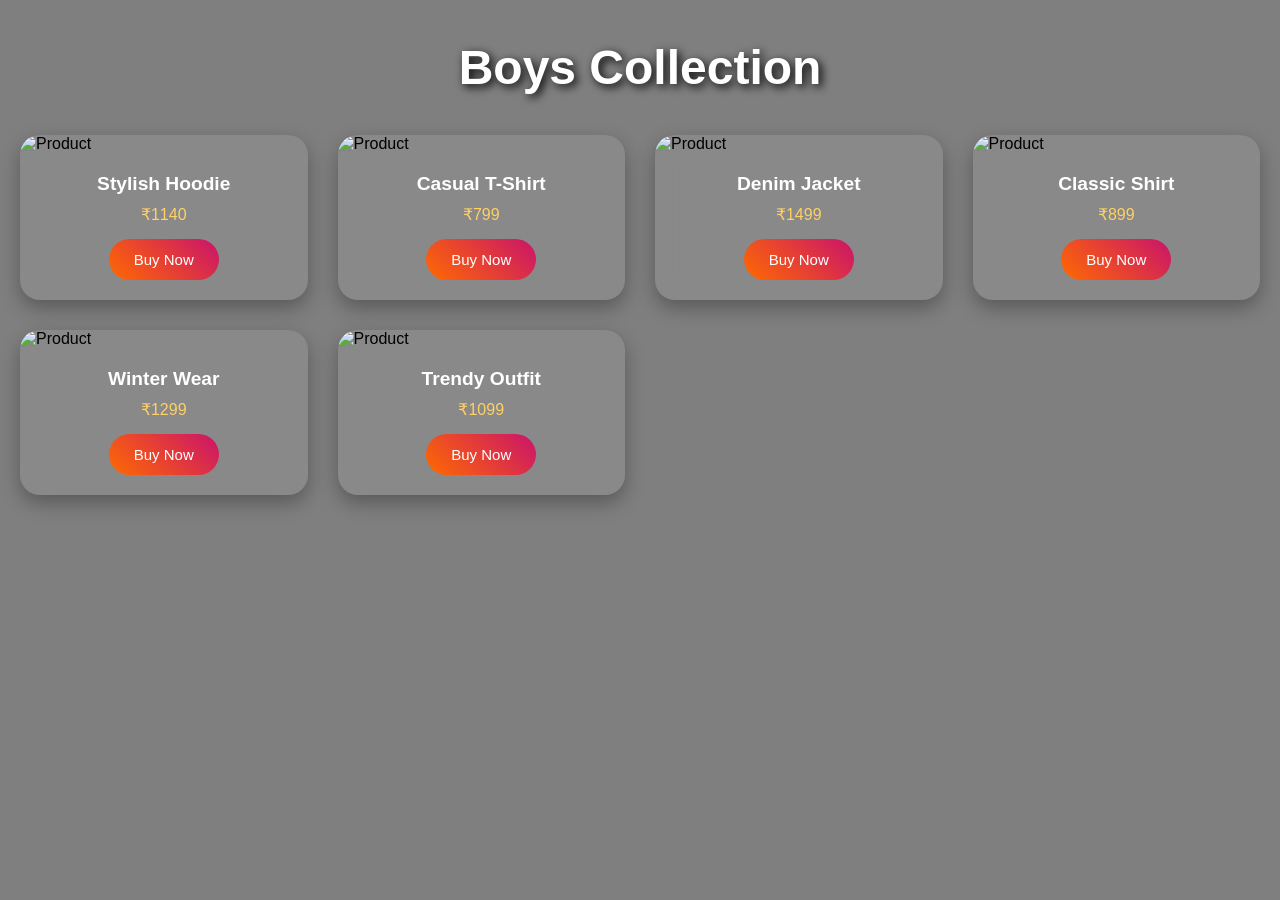
==== Boy.html @ b9516334 "Add files via upload" ====
<!DOCTYPE html>
<html lang="en">
<head>
    <meta charset="UTF-8">
    <meta name="viewport" content="width=device-width, initial-scale=1.0">
    <title>Boys Collection</title>

    <link rel="stylesheet" href="Boy.css">
</head>

<body>

    <section class="main">

        <h1>Boys Collection</h1>

        <div class="products">

            <!-- Card 1 -->
            <div class="card">
                <img src="pic/b1.webp" alt="Product">
                <div class="info">
                    <h3>Stylish Hoodie</h3>
                    <p>₹1140</p>
                  <button> <a href="form.html">Buy Now</a></button>
                </div>
            </div>

            <!-- Card 2 -->
            <div class="card">
                <img src="pic/b2.webp" alt="Product">
                <div class="info">
                    <h3>Casual T-Shirt</h3>
                    <p>₹799</p>
                <button><a href="form.html">Buy Now</a></button>
                </div>
            </div>

            <!-- Card 3 -->
            <div class="card">
                <img src="pic/b3.jpg" alt="Product">
                <div class="info">
                    <h3>Denim Jacket</h3>
                    <p>₹1499</p>
                <button><a href="form.html">Buy Now</a></button>
                </div>
            </div>

            <!-- Card 4 -->
            <div class="card">
                <img src="pic/b4.jpg" alt="Product">
                <div class="info">
                    <h3>Classic Shirt</h3>
                    <p>₹899</p>
                    <button><a href="form.html">Buy Now</a></button>
                </div>
            </div>

            <!-- Card 5 -->
            <div class="card">
                <img src="pic/b5.avif" alt="Product">
                <div class="info">
                    <h3>Winter Wear</h3>
                    <p>₹1299</p>
                    <button><a href="form.html">Buy Now</a></button>
                </div>
            </div>

            <!-- Card 6 -->
            <div class="card">
                <img src="pic/b6.webp" alt="Product">
                <div class="info">
                    <h3>Trendy Outfit</h3>
                    <p>₹1099</p>
                   <button><a href="form.html">Buy Now</a></button>
                </div>
            </div>

        </div>

    </section>

</body>
</html>
---- Boy.css ----
/* ===== RESET ===== */
*{
    margin: 0;
    padding: 0;
    box-sizing: border-box;
}

/* ===== BODY ===== */
body{
    font-family: Verdana, Geneva, Tahoma, sans-serif;
    min-height: 100vh;

    background:
    linear-gradient(rgba(0,0,0,0.5), rgba(0,0,0,0.5)),
    url("PIC/xianol.jpg");

    background-size: cover;
    background-position: center;
    background-attachment: fixed;

    padding: 40px 20px;
}

/* ===== MAIN ===== */
.main{
    width: 100%;
}

/* ===== HEADING ===== */
h1{
    text-align: center;
    color: white;
    font-size: 3rem;
    margin-bottom: 40px;
    text-shadow: 3px 3px 10px black;
}

/* ===== PRODUCT GRID ===== */
.products{
    display: grid;
    grid-template-columns: repeat(auto-fit, minmax(250px, 1fr));
    gap: 30px;
}

/* ===== CARD ===== */
.card{
    background: rgba(255,255,255,0.08);
    backdrop-filter: blur(12px);

    border-radius: 20px;
    overflow: hidden;

    box-shadow: 0px 8px 20px rgba(0,0,0,0.3);

    transition: 0.4s ease;
}

/* Hover */
.card:hover{
    transform: translateY(-10px);
    box-shadow: 0px 15px 30px rgba(0,0,0,0.4);
}

/* ===== IMAGE ===== */
.card img{
    width: 100%;
    height: 320px;
    object-fit: cover;
}

/* ===== PRODUCT INFO ===== */
.info{
    padding: 20px;
    text-align: center;
}

.info h3{
    color: white;
    font-size: 1.2rem;
    margin-bottom: 10px;
}

.info p{
    color: #ffd166;
    font-size: 1rem;
    margin-bottom: 15px;
}

/* ===== BUTTON ===== */
button{
    padding: 12px 25px;
    border: none;
    border-radius: 30px;

    background: linear-gradient(45deg, #ff6a00, #ca136b);

    color: white;
    font-size: 15px;
    cursor: pointer;

    transition: 0.3s ease;
}

button:hover{
    transform: scale(1.05);
    box-shadow: 0px 10px 20px rgba(0,0,0,0.3);
}

/* ===== TABLET ===== */
@media(max-width: 768px){

    h1{
        font-size: 2.2rem;
    }

    .card img{
        height: 260px;
    }
}

/* ===== MOBILE ===== */
@media(max-width: 480px){

    body{
        padding: 20px;
    }

    h1{
        font-size: 1.8rem;
    }

    .products{
        gap: 20px;
    }

    .card img{
        height: 220px;
    }

    button{
        width: 100%;
    }
}

button a{
    text-decoration: none;
    color: white;

}
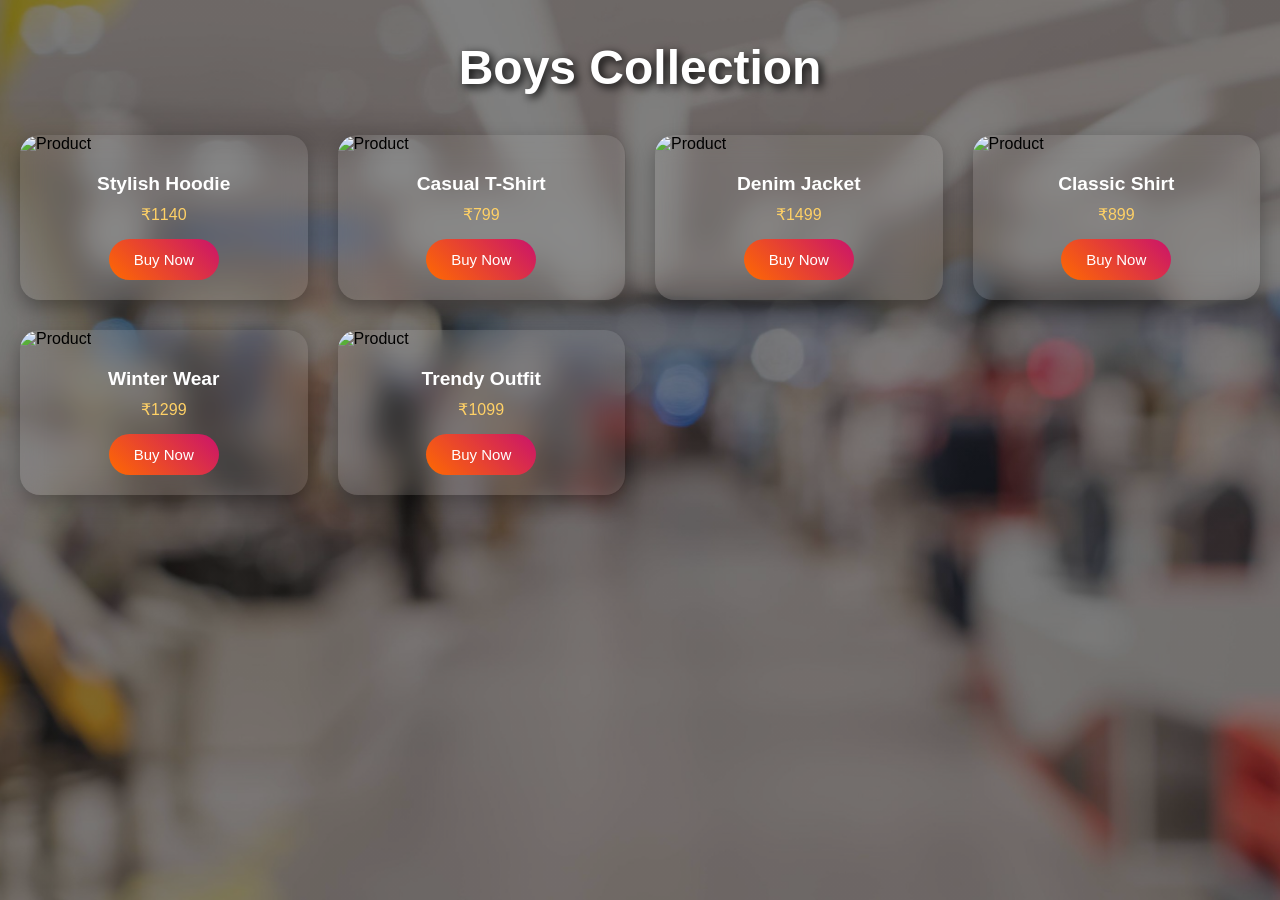
==== commit 54a14308: "Update Boy.html" ====
--- a/Boy.html
+++ b/Boy.html
@@ -81,4 +81,4 @@
     </section>
 
 </body>
-</html>+</html>
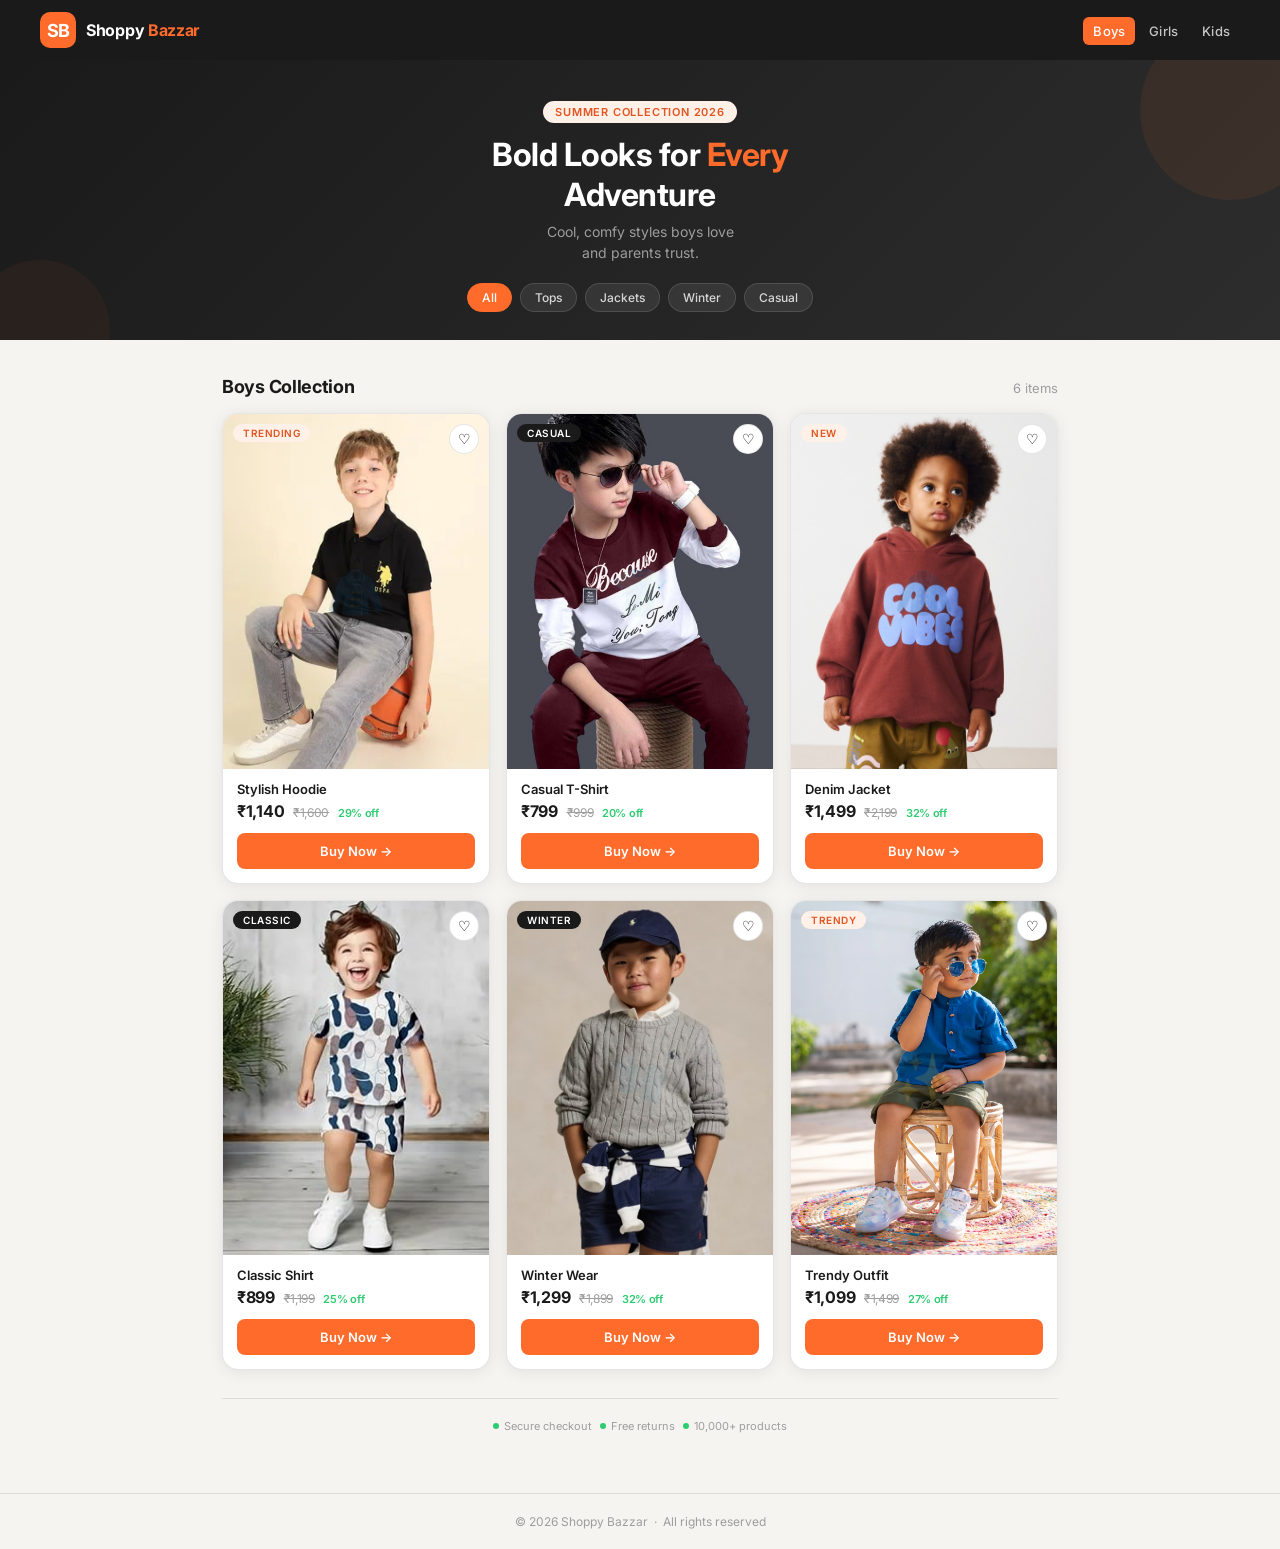
==== commit fdb2dfea: "Add files via upload" ====
--- a/Boy.html
+++ b/Boy.html
@@ -1,84 +1,567 @@
 <!DOCTYPE html>
 <html lang="en">
 <head>
-    <meta charset="UTF-8">
-    <meta name="viewport" content="width=device-width, initial-scale=1.0">
-    <title>Boys Collection</title>
-
-    <link rel="stylesheet" href="Boy.css">
+  <meta charset="UTF-8">
+  <meta name="viewport" content="width=device-width, initial-scale=1.0">
+  <title>Boys Collection – Shoppy Bazzar</title>
+  <link href="https://fonts.googleapis.com/css2?family=Inter:wght@400;500;600;700&display=swap" rel="stylesheet">
+  <style>
+    *, *::before, *::after {
+      margin: 0; padding: 0; box-sizing: border-box;
+    }
+
+    :root {
+      --brand: #FF6B2B;
+      --brand-dark: #E05520;
+      --brand-light: #FFF0E8;
+      --surface: #FFFFFF;
+      --bg: #F5F4F1;
+      --text-primary: #1A1A1A;
+      --text-secondary: #6B6B6B;
+      --text-hint: #9E9E9E;
+      --border: rgba(0,0,0,0.10);
+      --radius-sm: 8px;
+      --radius-md: 12px;
+      --radius-lg: 16px;
+      --shadow-card: 0 2px 16px rgba(0,0,0,0.08);
+    }
+
+    body {
+      font-family: 'Inter', Arial, sans-serif;
+      background: var(--bg);
+      min-height: 100vh;
+      color: var(--text-primary);
+    }
+
+    /* ── NAVBAR ── */
+    nav {
+      background: #1A1A1A;
+      padding: 0 20px;
+      height: 60px;
+      display: flex;
+      align-items: center;
+      justify-content: space-between;
+      position: sticky;
+      top: 0;
+      z-index: 100;
+    }
+
+    .brand {
+      display: flex;
+      align-items: center;
+      gap: 10px;
+      text-decoration: none;
+    }
+
+    .brand-icon {
+      width: 36px; height: 36px;
+      background: var(--brand);
+      border-radius: 10px;
+      display: flex; align-items: center; justify-content: center;
+      font-size: 18px; font-weight: 700;
+      color: white; letter-spacing: -1px; flex-shrink: 0;
+    }
+
+    .brand-name {
+      font-size: 16px; font-weight: 700;
+      color: white; letter-spacing: -0.3px;
+    }
+
+    .brand-name span { color: var(--brand); }
+
+    .nav-links { display: flex; gap: 4px; list-style: none; }
+
+    .nav-links a {
+      color: rgba(255,255,255,0.75);
+      text-decoration: none;
+      font-size: 13px; font-weight: 500;
+      padding: 6px 10px; border-radius: 6px;
+      transition: all 0.15s ease; letter-spacing: 0.2px;
+    }
+
+    .nav-links a:hover { color: white; background: rgba(255,255,255,0.10); }
+    .nav-links a.active { color: white; background: var(--brand); }
+
+    /* ── HERO ── */
+    .hero {
+      background: linear-gradient(135deg, #1A1A1A 0%, #2D2D2D 100%);
+      padding: 28px 20px 24px;
+      text-align: center;
+      overflow: hidden;
+      position: relative;
+    }
+
+    .hero::before {
+      content: '';
+      position: absolute;
+      top: -40px; right: -40px;
+      width: 180px; height: 180px;
+      background: var(--brand);
+      border-radius: 50%;
+      opacity: 0.08;
+    }
+
+    .hero::after {
+      content: '';
+      position: absolute;
+      bottom: -60px; left: -30px;
+      width: 140px; height: 140px;
+      background: var(--brand);
+      border-radius: 50%;
+      opacity: 0.05;
+    }
+
+    .hero-label {
+      display: inline-block;
+      background: var(--brand-light);
+      color: var(--brand-dark);
+      font-size: 11px; font-weight: 600;
+      letter-spacing: 0.8px; text-transform: uppercase;
+      padding: 4px 12px; border-radius: 20px;
+      margin-bottom: 12px;
+    }
+
+    .hero h1 {
+      font-size: 26px; font-weight: 700;
+      color: white; line-height: 1.25;
+      letter-spacing: -0.5px; margin-bottom: 6px;
+    }
+
+    .hero h1 span { color: var(--brand); }
+
+    .hero p {
+      font-size: 14px; color: rgba(255,255,255,0.55);
+      margin-bottom: 20px; line-height: 1.5;
+    }
+
+    /* ── FILTER CHIPS ── */
+    .filter-row {
+      display: flex;
+      gap: 8px;
+      justify-content: center;
+      flex-wrap: wrap;
+      position: relative;
+      z-index: 1;
+    }
+
+    .chip {
+      background: rgba(255,255,255,0.08);
+      border: 1px solid rgba(255,255,255,0.12);
+      color: rgba(255,255,255,0.8);
+      font-size: 12px; font-weight: 500;
+      padding: 6px 14px; border-radius: 20px;
+      cursor: pointer;
+      transition: all 0.15s;
+      font-family: 'Inter', Arial, sans-serif;
+    }
+
+    .chip:hover, .chip.active {
+      background: var(--brand);
+      border-color: var(--brand);
+      color: white;
+    }
+
+    /* ── MAIN ── */
+    main {
+      padding: 24px 16px 40px;
+      max-width: 900px;
+      margin: 0 auto;
+    }
+
+    .section-header {
+      display: flex;
+      align-items: baseline;
+      justify-content: space-between;
+      margin-bottom: 16px;
+    }
+
+    .section-title {
+      font-size: 18px; font-weight: 700;
+      color: var(--text-primary); letter-spacing: -0.3px;
+    }
+
+    .section-count {
+      font-size: 13px; color: var(--text-hint);
+    }
+
+    /* ── PRODUCT GRID ── */
+    .products {
+      display: grid;
+      grid-template-columns: repeat(2, 1fr);
+      gap: 12px;
+    }
+
+    /* ── PRODUCT CARD ── */
+    .card {
+      background: var(--surface);
+      border-radius: var(--radius-lg);
+      box-shadow: var(--shadow-card);
+      border: 1px solid var(--border);
+      overflow: hidden;
+      transition: transform 0.18s ease, box-shadow 0.18s ease;
+    }
+
+    .card:hover {
+      transform: translateY(-3px);
+      box-shadow: 0 8px 28px rgba(0,0,0,0.13);
+    }
+
+    .card:active { transform: translateY(0); }
+
+    /* Image area */
+    .card-img {
+      width: 100%;
+      aspect-ratio: 3 / 4;
+      background: #F0EDE8;
+      position: relative;
+      overflow: hidden;
+    }
+
+    .card-img img {
+      width: 100%; height: 100%;
+      object-fit: cover;
+      display: block;
+      transition: transform 0.3s ease;
+    }
+
+    .card:hover .card-img img {
+      transform: scale(1.04);
+    }
+
+    /* Fallback placeholder when image is missing */
+    .card-img .placeholder {
+      position: absolute;
+      inset: 0;
+      display: flex;
+      align-items: center;
+      justify-content: center;
+      font-size: 48px;
+      opacity: 0.15;
+    }
+
+    /* Badge */
+    .badge {
+      position: absolute;
+      top: 10px; left: 10px;
+      font-size: 10px; font-weight: 600;
+      letter-spacing: 0.5px; text-transform: uppercase;
+      padding: 3px 10px; border-radius: 20px;
+    }
+
+    .badge-orange { background: var(--brand-light); color: var(--brand-dark); }
+    .badge-dark   { background: #1A1A1A; color: white; }
+
+    /* Wishlist btn */
+    .wishlist {
+      position: absolute;
+      top: 10px; right: 10px;
+      width: 30px; height: 30px;
+      background: white;
+      border: 1px solid var(--border);
+      border-radius: 50%;
+      display: flex; align-items: center; justify-content: center;
+      cursor: pointer;
+      font-size: 14px;
+      transition: background 0.15s;
+    }
+
+    .wishlist:hover { background: var(--brand-light); }
+
+    /* Card body */
+    .card-body { padding: 12px 14px 14px; }
+
+    .card-name {
+      font-size: 13px; font-weight: 600;
+      color: var(--text-primary);
+      margin-bottom: 4px;
+      white-space: nowrap; overflow: hidden; text-overflow: ellipsis;
+    }
+
+    .card-price {
+      font-size: 16px; font-weight: 700;
+      color: var(--text-primary);
+      margin-bottom: 12px;
+      letter-spacing: -0.3px;
+    }
+
+    .card-price .original {
+      font-size: 12px; font-weight: 400;
+      color: var(--text-hint);
+      text-decoration: line-through;
+      margin-left: 5px;
+    }
+
+    .card-price .discount {
+      font-size: 11px; font-weight: 600;
+      color: #2ECC71;
+      margin-left: 5px;
+    }
+
+    /* Buy button — exact match to .btn-primary */
+    .btn-buy {
+      display: block; width: 100%;
+      padding: 10px;
+      background: var(--brand);
+      color: white;
+      border: none; border-radius: var(--radius-sm);
+      font-size: 13px; font-weight: 600;
+      font-family: 'Inter', Arial, sans-serif;
+      cursor: pointer;
+      letter-spacing: 0.1px;
+      transition: all 0.15s ease;
+      text-align: center;
+      text-decoration: none;
+    }
+
+    .btn-buy:hover {
+      background: var(--brand-dark);
+      transform: translateY(-1px);
+      box-shadow: 0 4px 12px rgba(255,107,43,0.35);
+    }
+
+    .btn-buy:active { transform: translateY(0); box-shadow: none; }
+
+    /* ── TRUST BADGES ── */
+    .trust-row {
+      display: flex; gap: 8px;
+      justify-content: center; flex-wrap: wrap;
+      margin-top: 28px; padding-top: 20px;
+      border-top: 1px solid var(--border);
+    }
+
+    .trust-badge {
+      display: flex; align-items: center; gap: 5px;
+      font-size: 11px; color: var(--text-hint);
+    }
+
+    .trust-dot {
+      width: 6px; height: 6px;
+      border-radius: 50%; background: #2ECC71;
+    }
+
+    /* ── FOOTER ── */
+    footer {
+      text-align: center; padding: 20px;
+      font-size: 12px; color: var(--text-hint);
+      border-top: 1px solid var(--border);
+    }
+
+    /* ── RESPONSIVE ── */
+    @media (max-width: 360px) {
+      .hero h1 { font-size: 22px; }
+      .nav-links a { padding: 6px 7px; font-size: 12px; }
+      .card-name { font-size: 12px; }
+    }
+
+    @media (min-width: 500px) {
+      .products { grid-template-columns: repeat(3, 1fr); gap: 14px; }
+    }
+
+    @media (min-width: 640px) {
+      nav { padding: 0 40px; }
+      .hero { padding: 40px 40px 28px; }
+      .hero h1 { font-size: 32px; }
+      main { padding: 32px 24px 60px; }
+    }
+
+    @media (min-width: 900px) {
+      .products { grid-template-columns: repeat(3, 1fr); gap: 16px; }
+      main { padding: 36px 32px 60px; }
+    }
+  </style>
 </head>
-
 <body>
 
-    <section class="main">
-
-        <h1>Boys Collection</h1>
-
-        <div class="products">
-
-            <!-- Card 1 -->
-            <div class="card">
-                <img src="pic/b1.webp" alt="Product">
-                <div class="info">
-                    <h3>Stylish Hoodie</h3>
-                    <p>₹1140</p>
-                  <button> <a href="form.html">Buy Now</a></button>
-                </div>
-            </div>
-
-            <!-- Card 2 -->
-            <div class="card">
-                <img src="pic/b2.webp" alt="Product">
-                <div class="info">
-                    <h3>Casual T-Shirt</h3>
-                    <p>₹799</p>
-                <button><a href="form.html">Buy Now</a></button>
-                </div>
-            </div>
-
-            <!-- Card 3 -->
-            <div class="card">
-                <img src="pic/b3.jpg" alt="Product">
-                <div class="info">
-                    <h3>Denim Jacket</h3>
-                    <p>₹1499</p>
-                <button><a href="form.html">Buy Now</a></button>
-                </div>
-            </div>
-
-            <!-- Card 4 -->
-            <div class="card">
-                <img src="pic/b4.jpg" alt="Product">
-                <div class="info">
-                    <h3>Classic Shirt</h3>
-                    <p>₹899</p>
-                    <button><a href="form.html">Buy Now</a></button>
-                </div>
-            </div>
-
-            <!-- Card 5 -->
-            <div class="card">
-                <img src="pic/b5.avif" alt="Product">
-                <div class="info">
-                    <h3>Winter Wear</h3>
-                    <p>₹1299</p>
-                    <button><a href="form.html">Buy Now</a></button>
-                </div>
-            </div>
-
-            <!-- Card 6 -->
-            <div class="card">
-                <img src="pic/b6.webp" alt="Product">
-                <div class="info">
-                    <h3>Trendy Outfit</h3>
-                    <p>₹1099</p>
-                   <button><a href="form.html">Buy Now</a></button>
-                </div>
-            </div>
-
+<!-- Navbar -->
+<nav>
+  <a class="brand" href="index.html">
+    <div class="brand-icon">SB</div>
+    <span class="brand-name">Shoppy <span>Bazzar</span></span>
+  </a>
+  <ul class="nav-links">
+    <li><a href="Boy.html" class="active">Boys</a></li>
+    <li><a href="Girl.html">Girls</a></li>
+    <li><a href="Kid.html">Kids</a></li>
+  </ul>
+</nav>
+
+<!-- Hero -->
+<section class="hero">
+  <div class="hero-label">Summer Collection 2026</div>
+  <h1>Bold Looks for <span>Every</span><br>Adventure</h1>
+  <p>Cool, comfy styles boys love<br>and parents trust.</p>
+  <div class="filter-row">
+    <button class="chip active" onclick="filterCards(this, 'all')">All</button>
+    <button class="chip" onclick="filterCards(this, 'top')">Tops</button>
+    <button class="chip" onclick="filterCards(this, 'jacket')">Jackets</button>
+    <button class="chip" onclick="filterCards(this, 'winter')">Winter</button>
+    <button class="chip" onclick="filterCards(this, 'casual')">Casual</button>
+  </div>
+</section>
+
+<!-- Products -->
+<main>
+  <div class="section-header">
+    <span class="section-title">Boys Collection</span>
+    <span class="section-count" id="count">6 items</span>
+  </div>
+
+  <div class="products" id="productGrid">
+
+    <!-- Card 1 -->
+    <div class="card" data-cat="top">
+      <div class="card-img">
+        <img src="PIC/b1.webp" alt="Stylish Hoodie" onerror="this.style.display='none'">
+        <div class="placeholder">🧥</div>
+        <span class="badge badge-orange">Trending</span>
+        <button class="wishlist" aria-label="Add to wishlist">♡</button>
+      </div>
+      <div class="card-body">
+        <div class="card-name">Stylish Hoodie</div>
+        <div class="card-price">
+          ₹1,140
+          <span class="original">₹1,600</span>
+          <span class="discount">29% off</span>
         </div>
-
-    </section>
+        <a href="form.html" class="btn-buy">Buy Now →</a>
+      </div>
+    </div>
+
+    <!-- Card 2 -->
+    <div class="card" data-cat="casual">
+      <div class="card-img">
+        <img src="PIC/b2.webp" alt="Casual T-Shirt" onerror="this.style.display='none'">
+        <div class="placeholder">👕</div>
+        <span class="badge badge-dark">Casual</span>
+        <button class="wishlist" aria-label="Add to wishlist">♡</button>
+      </div>
+      <div class="card-body">
+        <div class="card-name">Casual T-Shirt</div>
+        <div class="card-price">
+          ₹799
+          <span class="original">₹999</span>
+          <span class="discount">20% off</span>
+        </div>
+        <a href="form.html" class="btn-buy">Buy Now →</a>
+      </div>
+    </div>
+
+    <!-- Card 3 -->
+    <div class="card" data-cat="jacket">
+      <div class="card-img">
+        <img src="PIC/b3.jpg" alt="Denim Jacket" onerror="this.style.display='none'">
+        <div class="placeholder">🧥</div>
+        <span class="badge badge-orange">New</span>
+        <button class="wishlist" aria-label="Add to wishlist">♡</button>
+      </div>
+      <div class="card-body">
+        <div class="card-name">Denim Jacket</div>
+        <div class="card-price">
+          ₹1,499
+          <span class="original">₹2,199</span>
+          <span class="discount">32% off</span>
+        </div>
+        <a href="form.html" class="btn-buy">Buy Now →</a>
+      </div>
+    </div>
+
+    <!-- Card 4 -->
+    <div class="card" data-cat="top">
+      <div class="card-img">
+        <img src="PIC/b4.jpg" alt="Classic Shirt" onerror="this.style.display='none'">
+        <div class="placeholder">👔</div>
+        <span class="badge badge-dark">Classic</span>
+        <button class="wishlist" aria-label="Add to wishlist">♡</button>
+      </div>
+      <div class="card-body">
+        <div class="card-name">Classic Shirt</div>
+        <div class="card-price">
+          ₹899
+          <span class="original">₹1,199</span>
+          <span class="discount">25% off</span>
+        </div>
+        <a href="form.html" class="btn-buy">Buy Now →</a>
+      </div>
+    </div>
+
+    <!-- Card 5 -->
+    <div class="card" data-cat="winter">
+      <div class="card-img">
+        <img src="PIC/b5.avif" alt="Winter Wear" onerror="this.style.display='none'">
+        <div class="placeholder">🧤</div>
+        <span class="badge badge-dark">Winter</span>
+        <button class="wishlist" aria-label="Add to wishlist">♡</button>
+      </div>
+      <div class="card-body">
+        <div class="card-name">Winter Wear</div>
+        <div class="card-price">
+          ₹1,299
+          <span class="original">₹1,899</span>
+          <span class="discount">32% off</span>
+        </div>
+        <a href="form.html" class="btn-buy">Buy Now →</a>
+      </div>
+    </div>
+
+    <!-- Card 6 -->
+    <div class="card" data-cat="casual">
+      <div class="card-img">
+        <img src="PIC/b6.webp" alt="Trendy Outfit" onerror="this.style.display='none'">
+        <div class="placeholder">✨</div>
+        <span class="badge badge-orange">Trendy</span>
+        <button class="wishlist" aria-label="Add to wishlist">♡</button>
+      </div>
+      <div class="card-body">
+        <div class="card-name">Trendy Outfit</div>
+        <div class="card-price">
+          ₹1,099
+          <span class="original">₹1,499</span>
+          <span class="discount">27% off</span>
+        </div>
+        <a href="form.html" class="btn-buy">Buy Now →</a>
+      </div>
+    </div>
+
+  </div>
+
+  <!-- Trust row -->
+  <div class="trust-row">
+    <span class="trust-badge"><span class="trust-dot"></span> Secure checkout</span>
+    <span class="trust-badge"><span class="trust-dot"></span> Free returns</span>
+    <span class="trust-badge"><span class="trust-dot"></span> 10,000+ products</span>
+  </div>
+</main>
+
+<footer>
+  &copy; 2026 Shoppy Bazzar &nbsp;·&nbsp; All rights reserved
+</footer>
+
+<script>
+  // Filter by category
+  function filterCards(btn, cat) {
+    document.querySelectorAll('.chip').forEach(c => c.classList.remove('active'));
+    btn.classList.add('active');
+
+    const cards = document.querySelectorAll('#productGrid .card');
+    let visible = 0;
+    cards.forEach(card => {
+      const show = cat === 'all' || card.dataset.cat === cat;
+      card.style.display = show ? '' : 'none';
+      if (show) visible++;
+    });
+    document.getElementById('count').textContent = visible + ' item' + (visible !== 1 ? 's' : '');
+  }
+
+  // Wishlist toggle
+  document.querySelectorAll('.wishlist').forEach(btn => {
+    btn.addEventListener('click', function(e) {
+      e.preventDefault();
+      this.textContent = this.textContent === '♡' ? '♥' : '♡';
+      this.style.color = this.textContent === '♥' ? '#FF6B2B' : '';
+      this.style.background = this.textContent === '♥' ? '#FFF0E8' : '';
+    });
+  });
+</script>
 
 </body>
-</html>
+</html>
